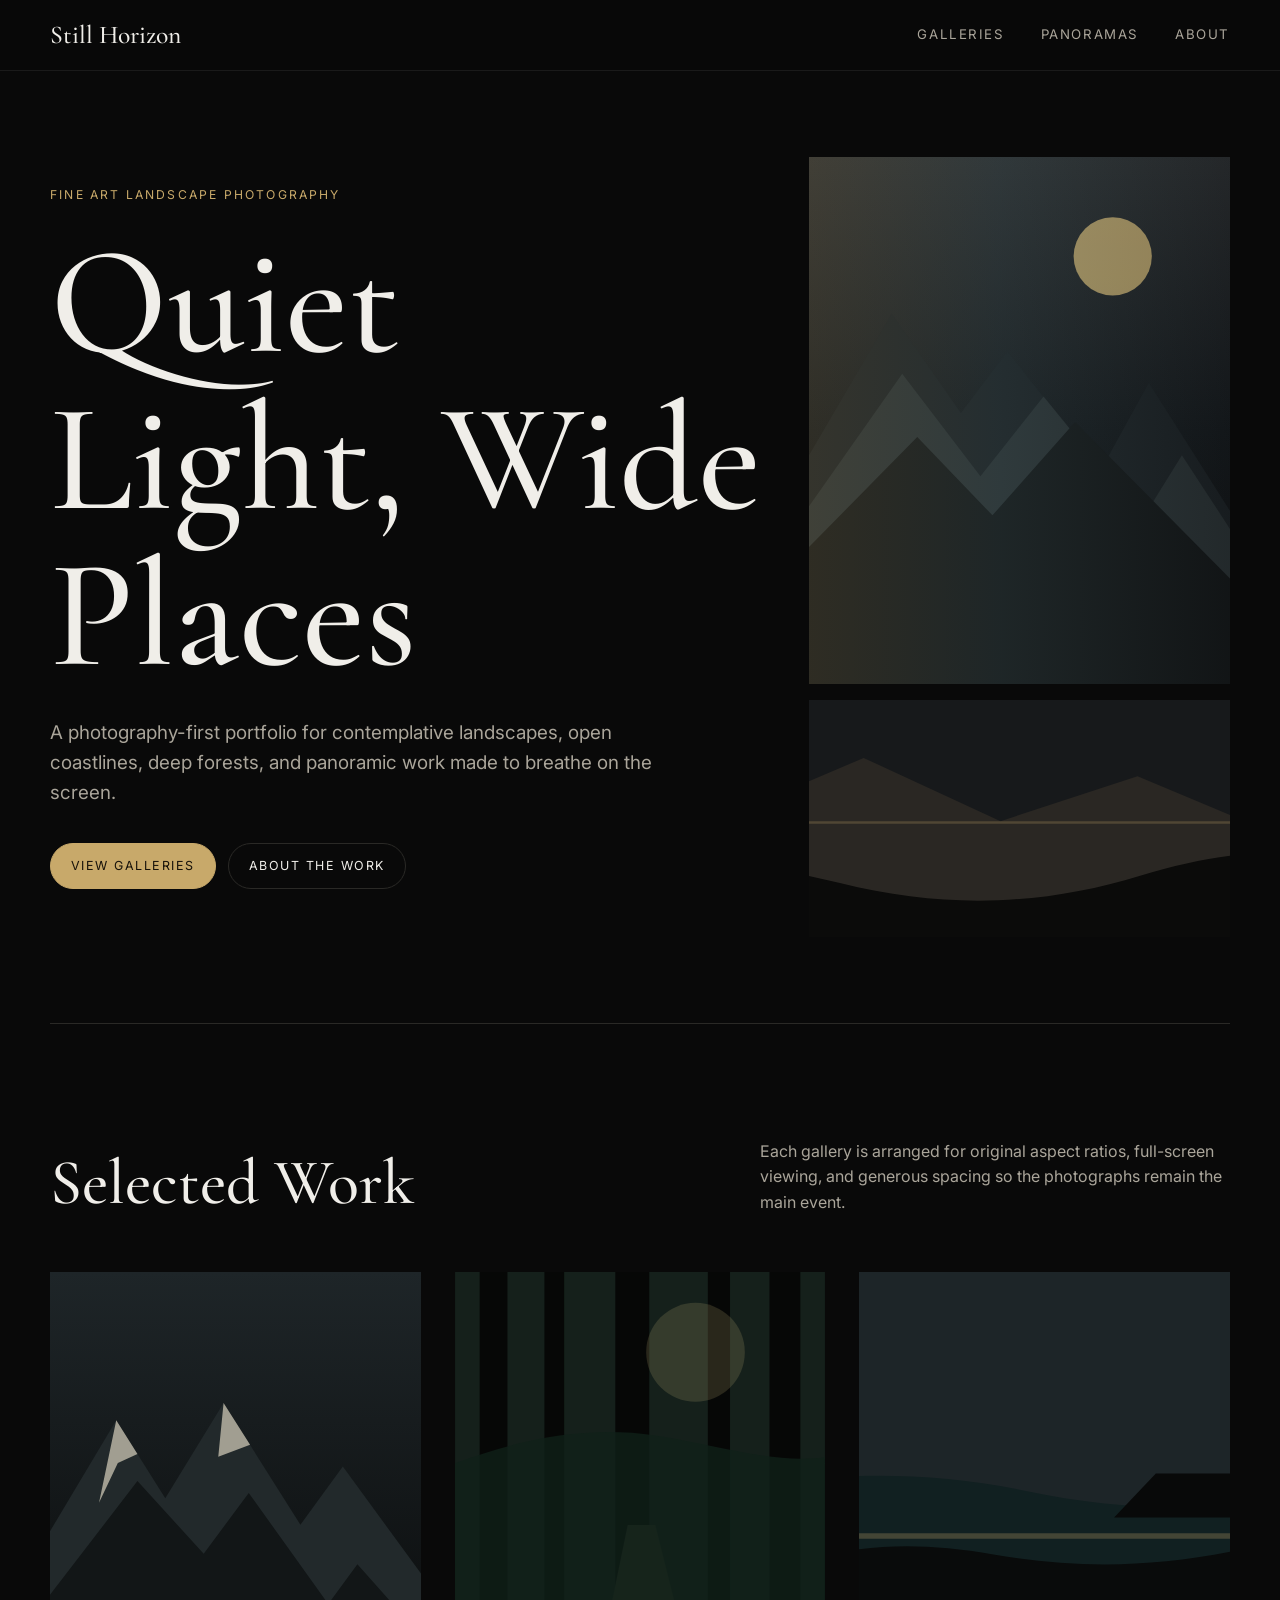
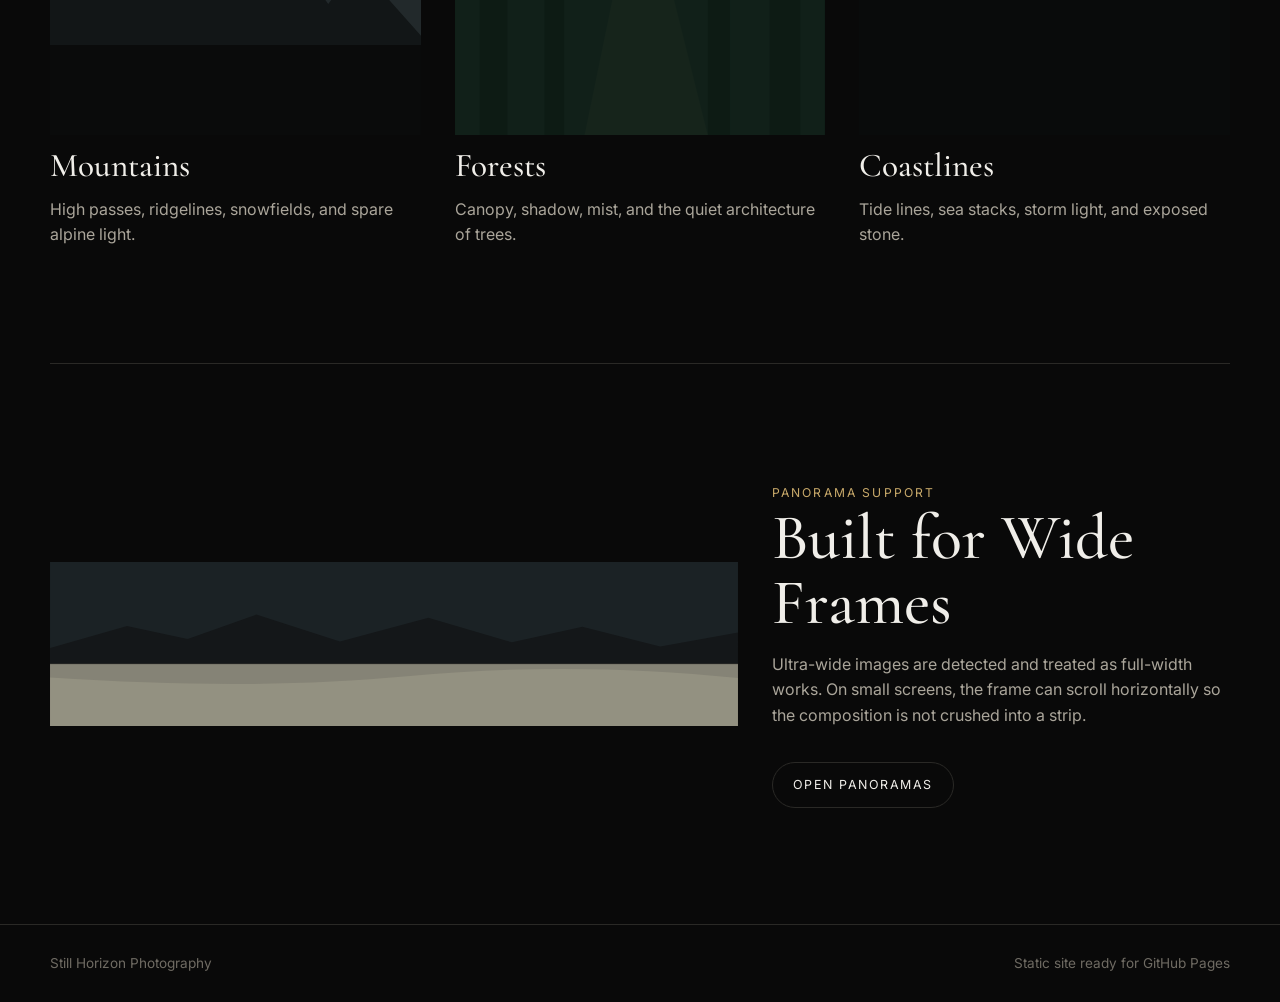
==== index.html @ f564f7fd "Add files via upload" ====
<!doctype html>
<html lang="en">
<head>
  <meta charset="utf-8">
  <meta name="viewport" content="width=device-width, initial-scale=1">
  <meta name="description" content="A minimalist fine art photography portfolio for landscapes, wildlife, coastlines, forests, mountains, and panoramas.">
  <title>Still Horizon Photography</title>
  <link rel="preconnect" href="https://fonts.googleapis.com">
  <link rel="preconnect" href="https://fonts.gstatic.com" crossorigin>
  <link href="https://fonts.googleapis.com/css2?family=Cormorant+Garamond:wght@400;500&family=Inter:wght@400;500;600&display=swap" rel="stylesheet">
  <link rel="stylesheet" href="assets/css/styles.css">
</head>
<body>
  <header class="site-header">
    <nav class="nav" aria-label="Primary navigation">
      <a class="brand" href="index.html">Still Horizon</a>
      <div class="nav-links">
        <a href="galleries/index.html">Galleries</a>
        <a href="galleries/panoramas.html">Panoramas</a>
        <a href="about.html">About</a>
      </div>
    </nav>
  </header>

  <main class="page">
    <section class="hero">
      <div class="hero-copy">
        <span class="eyebrow">Fine Art Landscape Photography</span>
        <h1>Quiet Light, Wide Places</h1>
        <p class="lead">A photography-first portfolio for contemplative landscapes, open coastlines, deep forests, and panoramic work made to breathe on the screen.</p>
        <div class="actions">
          <a class="button primary" href="galleries/index.html">View Galleries</a>
          <a class="button" href="about.html">About the Work</a>
        </div>
      </div>
      <div class="hero-stack" aria-label="Featured photographs">
        <figure data-lightbox>
          <img src="assets/images/hero/hero-mountain-light.svg" data-full="assets/images/hero/hero-mountain-light.svg" data-title="Alpine First Light" data-description="A featured mountain study placeholder." alt="Layered mountains at first light" loading="eager">
        </figure>
        <figure data-lightbox>
          <img src="assets/images/panoramas/canyon-wide-pano.svg" data-full="assets/images/panoramas/canyon-wide-pano.svg" data-title="Canyon Silence" data-description="An ultra-wide panorama placeholder." alt="Ultra-wide canyon panorama" loading="lazy">
        </figure>
      </div>
    </section>

    <section class="section">
      <div class="section-header">
        <h2>Selected Work</h2>
        <p>Each gallery is arranged for original aspect ratios, full-screen viewing, and generous spacing so the photographs remain the main event.</p>
      </div>
      <div class="gallery-grid">
        <a class="gallery-card" href="galleries/mountains.html">
          <figure><img src="assets/images/mountains/alpine-basin.svg" alt="Mountain gallery preview" loading="lazy"></figure>
          <h3>Mountains</h3>
          <p>High passes, ridgelines, snowfields, and spare alpine light.</p>
        </a>
        <a class="gallery-card" href="galleries/forests.html">
          <figure><img src="assets/images/forests/old-growth-path.svg" alt="Forest gallery preview" loading="lazy"></figure>
          <h3>Forests</h3>
          <p>Canopy, shadow, mist, and the quiet architecture of trees.</p>
        </a>
        <a class="gallery-card" href="galleries/coastlines.html">
          <figure><img src="assets/images/coastlines/basalt-shore.svg" alt="Coastline gallery preview" loading="lazy"></figure>
          <h3>Coastlines</h3>
          <p>Tide lines, sea stacks, storm light, and exposed stone.</p>
        </a>
      </div>
    </section>

    <section class="section feature">
      <figure data-lightbox>
        <img src="assets/images/panoramas/salt-flat-pano.svg" data-full="assets/images/panoramas/salt-flat-pano.svg" data-title="Salt Flat Meridian" data-description="A panoramic placeholder designed for horizontal scrolling on narrow screens." alt="Wide salt flat panorama" loading="lazy">
      </figure>
      <div class="feature-copy">
        <span class="eyebrow">Panorama Support</span>
        <h2>Built for Wide Frames</h2>
        <p>Ultra-wide images are detected and treated as full-width works. On small screens, the frame can scroll horizontally so the composition is not crushed into a strip.</p>
        <div class="actions">
          <a class="button" href="galleries/panoramas.html">Open Panoramas</a>
        </div>
      </div>
    </section>
  </main>

  <footer class="site-footer">
    <div class="footer-inner">
      <span>Still Horizon Photography</span>
      <span>Static site ready for GitHub Pages</span>
    </div>
  </footer>
  <script src="assets/js/gallery.js"></script>
</body>
</html>
---- assets/css/styles.css ----
:root {
  color-scheme: dark;
  --bg: #090909;
  --panel: #111111;
  --panel-soft: #171717;
  --text: #f0eee9;
  --muted: #aaa59a;
  --faint: #6f6b63;
  --line: #2a2926;
  --accent: #c8a96a;
  --accent-cool: #8eb3b0;
  --max: 1180px;
  --gap: clamp(18px, 3vw, 34px);
  --serif: "Cormorant Garamond", Georgia, serif;
  --sans: Inter, ui-sans-serif, system-ui, -apple-system, BlinkMacSystemFont, "Segoe UI", sans-serif;
}

* {
  box-sizing: border-box;
}

html {
  scroll-behavior: smooth;
}

body {
  margin: 0;
  background: var(--bg);
  color: var(--text);
  font-family: var(--sans);
  line-height: 1.6;
  text-rendering: optimizeLegibility;
}

body.lightbox-open {
  overflow: hidden;
}

a {
  color: inherit;
  text-decoration: none;
}

img {
  display: block;
  max-width: 100%;
  height: auto;
}

.site-header {
  position: sticky;
  top: 0;
  z-index: 50;
  border-bottom: 1px solid rgba(255, 255, 255, 0.07);
  background: rgba(9, 9, 9, 0.82);
  backdrop-filter: blur(18px);
}

.nav {
  display: flex;
  align-items: center;
  justify-content: space-between;
  width: min(var(--max), calc(100% - 32px));
  min-height: 70px;
  margin: 0 auto;
  gap: 20px;
}

.brand {
  font-family: var(--serif);
  font-size: clamp(1.4rem, 2vw, 1.9rem);
  font-weight: 500;
}

.nav-links {
  display: flex;
  gap: clamp(14px, 3vw, 36px);
  align-items: center;
  color: var(--muted);
  font-size: 0.83rem;
  text-transform: uppercase;
  letter-spacing: 0.12em;
}

.nav-links a {
  transition: color 180ms ease;
}

.nav-links a:hover,
.nav-links a[aria-current="page"] {
  color: var(--text);
}

.page {
  width: min(var(--max), calc(100% - 32px));
  margin: 0 auto;
}

.hero {
  min-height: calc(100vh - 70px);
  display: grid;
  grid-template-columns: minmax(0, 0.86fr) minmax(260px, 0.5fr);
  gap: var(--gap);
  align-items: center;
  padding: clamp(40px, 7vw, 86px) 0;
}

.hero-copy {
  align-self: end;
  padding-bottom: clamp(16px, 5vw, 48px);
}

.eyebrow {
  color: var(--accent);
  font-size: 0.76rem;
  text-transform: uppercase;
  letter-spacing: 0.18em;
}

h1,
h2,
h3 {
  margin: 0;
  font-family: var(--serif);
  font-weight: 500;
  line-height: 1.02;
}

h1 {
  max-width: 11ch;
  margin-top: 18px;
  font-size: clamp(4rem, 12vw, 9.6rem);
}

h2 {
  font-size: clamp(2.2rem, 5vw, 5.4rem);
}

h3 {
  font-size: clamp(1.55rem, 2.6vw, 2.5rem);
}

.lead {
  max-width: 620px;
  margin: 24px 0 0;
  color: var(--muted);
  font-size: clamp(1.02rem, 1.5vw, 1.18rem);
}

.hero-stack {
  display: grid;
  gap: 16px;
}

.hero-stack figure,
.feature figure,
.gallery-card figure,
.image-frame,
.about-image {
  margin: 0;
  overflow: hidden;
  background: var(--panel);
}

.hero-stack img {
  width: 100%;
}

.hero-stack figure:first-child img {
  aspect-ratio: 4 / 5;
}

.hero-stack figure:last-child img {
  aspect-ratio: 16 / 9;
}

.hero-stack img,
.feature img,
.gallery-card img {
  object-fit: cover;
}

.actions {
  display: flex;
  flex-wrap: wrap;
  gap: 12px;
  margin-top: 34px;
}

.button {
  display: inline-flex;
  min-height: 46px;
  align-items: center;
  justify-content: center;
  border: 1px solid var(--line);
  border-radius: 999px;
  padding: 0 20px;
  color: var(--text);
  background: transparent;
  font-size: 0.78rem;
  text-transform: uppercase;
  letter-spacing: 0.12em;
  transition: border-color 180ms ease, background 180ms ease, color 180ms ease;
}

.button:hover {
  border-color: var(--accent);
  background: rgba(200, 169, 106, 0.1);
}

.button.primary {
  border-color: var(--accent);
  background: var(--accent);
  color: #17120a;
}

.section {
  padding: clamp(56px, 9vw, 118px) 0;
  border-top: 1px solid var(--line);
}

.section-header {
  display: flex;
  align-items: end;
  justify-content: space-between;
  gap: 24px;
  margin-bottom: clamp(28px, 5vw, 56px);
}

.section-header p {
  max-width: 470px;
  margin: 0;
  color: var(--muted);
}

.feature {
  display: grid;
  grid-template-columns: 1.2fr 0.8fr;
  gap: var(--gap);
  align-items: center;
}

.feature figure img {
  width: 100%;
}

.feature-copy p,
.about-copy p {
  color: var(--muted);
}

.gallery-grid {
  display: grid;
  grid-template-columns: repeat(3, minmax(0, 1fr));
  gap: var(--gap);
}

.gallery-card {
  display: grid;
  gap: 14px;
}

.gallery-card img {
  width: 100%;
  aspect-ratio: 4 / 5;
  transition: opacity 180ms ease, transform 280ms ease;
}

.gallery-card:hover img {
  opacity: 0.88;
  transform: scale(1.012);
}

.gallery-card p,
.caption,
.meta {
  color: var(--muted);
}

.gallery-card p {
  margin: 0;
}

.page-intro {
  padding: clamp(54px, 10vw, 120px) 0 clamp(30px, 6vw, 72px);
}

.page-intro h1 {
  max-width: 14ch;
  font-size: clamp(3rem, 9vw, 8rem);
}

.page-intro .lead {
  max-width: 760px;
}

.gallery-wall {
  display: grid;
  gap: clamp(34px, 5vw, 64px);
  padding-bottom: clamp(64px, 8vw, 110px);
}

.photo-item {
  display: grid;
  gap: 12px;
}

.image-frame {
  position: relative;
}

.image-frame button {
  display: block;
  width: 100%;
  padding: 0;
  border: 0;
  color: inherit;
  background: transparent;
  cursor: zoom-in;
}

.gallery-image {
  width: 100%;
  margin: 0 auto;
}

.photo-item:not(.is-panorama) .gallery-image {
  max-height: 86vh;
  object-fit: contain;
}

.photo-item.is-panorama {
  grid-column: 1 / -1;
}

.photo-item.is-panorama .image-frame {
  background: #0f0f0f;
}

.photo-item.is-panorama .panorama-scroll {
  overflow-x: auto;
  scrollbar-color: var(--accent) #161616;
}

.photo-item.is-panorama img {
  width: 100%;
}

.photo-meta {
  display: flex;
  justify-content: space-between;
  gap: 20px;
  align-items: baseline;
}

.photo-meta h2 {
  font-size: clamp(1.55rem, 2.6vw, 2.6rem);
}

.photo-links {
  display: flex;
  flex-wrap: wrap;
  gap: 14px;
  color: var(--accent-cool);
  font-size: 0.78rem;
  text-transform: uppercase;
  letter-spacing: 0.12em;
  white-space: nowrap;
}

.about-layout {
  display: grid;
  grid-template-columns: 0.9fr 1.1fr;
  gap: var(--gap);
  align-items: start;
}

.about-image img {
  width: 100%;
  aspect-ratio: 4 / 5;
  object-fit: cover;
}

.site-footer {
  border-top: 1px solid var(--line);
  color: var(--faint);
  font-size: 0.85rem;
}

.footer-inner {
  width: min(var(--max), calc(100% - 32px));
  margin: 0 auto;
  padding: 28px 0;
  display: flex;
  justify-content: space-between;
  gap: 16px;
}

.lightbox {
  position: fixed;
  inset: 0;
  z-index: 100;
  display: none;
  grid-template-rows: 1fr auto;
  background: rgba(0, 0, 0, 0.96);
}

.lightbox.is-open {
  display: grid;
}

.lightbox-stage {
  position: relative;
  overflow: hidden;
  touch-action: none;
  cursor: grab;
}

.lightbox-stage.is-dragging {
  cursor: grabbing;
}

.lightbox-image {
  position: absolute;
  top: 50%;
  left: 50%;
  max-width: none;
  max-height: none;
  transform-origin: 0 0;
  user-select: none;
  will-change: transform;
}

.lightbox-ui {
  position: absolute;
  inset: 18px 18px auto;
  display: flex;
  justify-content: space-between;
  pointer-events: none;
}

.icon-button {
  width: 44px;
  height: 44px;
  border: 1px solid rgba(255, 255, 255, 0.18);
  border-radius: 50%;
  color: var(--text);
  background: rgba(18, 18, 18, 0.7);
  font-size: 1.25rem;
  cursor: pointer;
  pointer-events: auto;
}

.nav-button {
  position: absolute;
  top: 50%;
  transform: translateY(-50%);
}

.nav-button.prev {
  left: 18px;
}

.nav-button.next {
  right: 18px;
}

.lightbox-info {
  display: grid;
  gap: 6px;
  padding: 18px clamp(18px, 5vw, 54px) 24px;
  border-top: 1px solid rgba(255, 255, 255, 0.1);
  background: rgba(9, 9, 9, 0.88);
}

.lightbox-info h2 {
  font-size: clamp(1.4rem, 2.6vw, 2.4rem);
}

.lightbox-info p {
  max-width: 780px;
  margin: 0;
  color: var(--muted);
}

.lightbox-actions {
  display: flex;
  flex-wrap: wrap;
  gap: 16px;
  margin-top: 8px;
  color: var(--accent-cool);
  font-size: 0.78rem;
  text-transform: uppercase;
  letter-spacing: 0.12em;
}

@media (max-width: 860px) {
  .hero,
  .feature,
  .about-layout {
    grid-template-columns: 1fr;
  }

  .hero {
    min-height: auto;
  }

  .hero-copy {
    padding-bottom: 0;
  }

  .gallery-grid {
    grid-template-columns: repeat(2, minmax(0, 1fr));
  }

  .section-header,
  .photo-meta,
  .footer-inner {
    align-items: start;
    flex-direction: column;
  }

  .photo-item.is-panorama img {
    max-width: none;
    width: max(150vw, 1200px);
  }
}

@media (max-width: 560px) {
  .nav {
    align-items: start;
    flex-direction: column;
    padding: 16px 0;
  }

  .nav-links {
    width: 100%;
    justify-content: space-between;
    gap: 10px;
    font-size: 0.72rem;
  }

  .gallery-grid {
    grid-template-columns: 1fr;
  }

  .button {
    width: 100%;
  }

  .lightbox-ui {
    inset: 10px 10px auto;
  }

  .nav-button.prev {
    left: 10px;
  }

  .nav-button.next {
    right: 10px;
  }
}
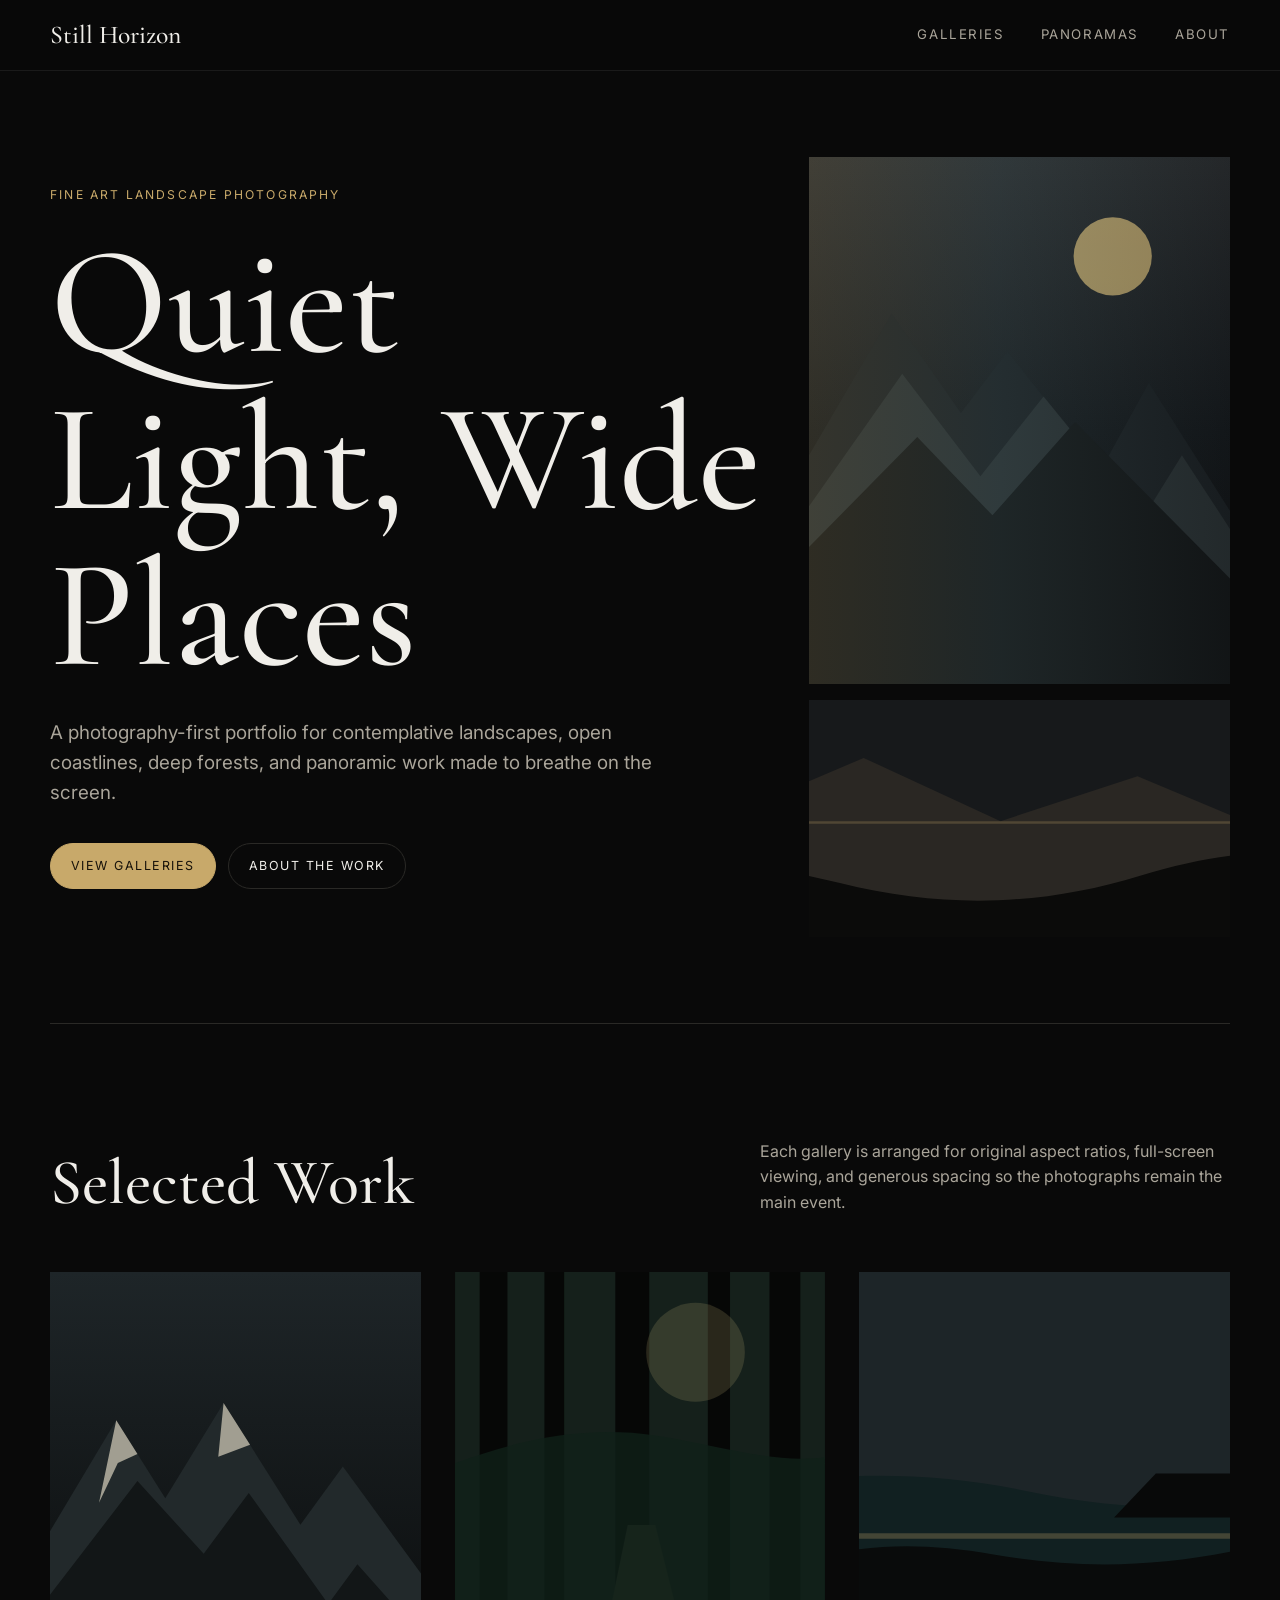
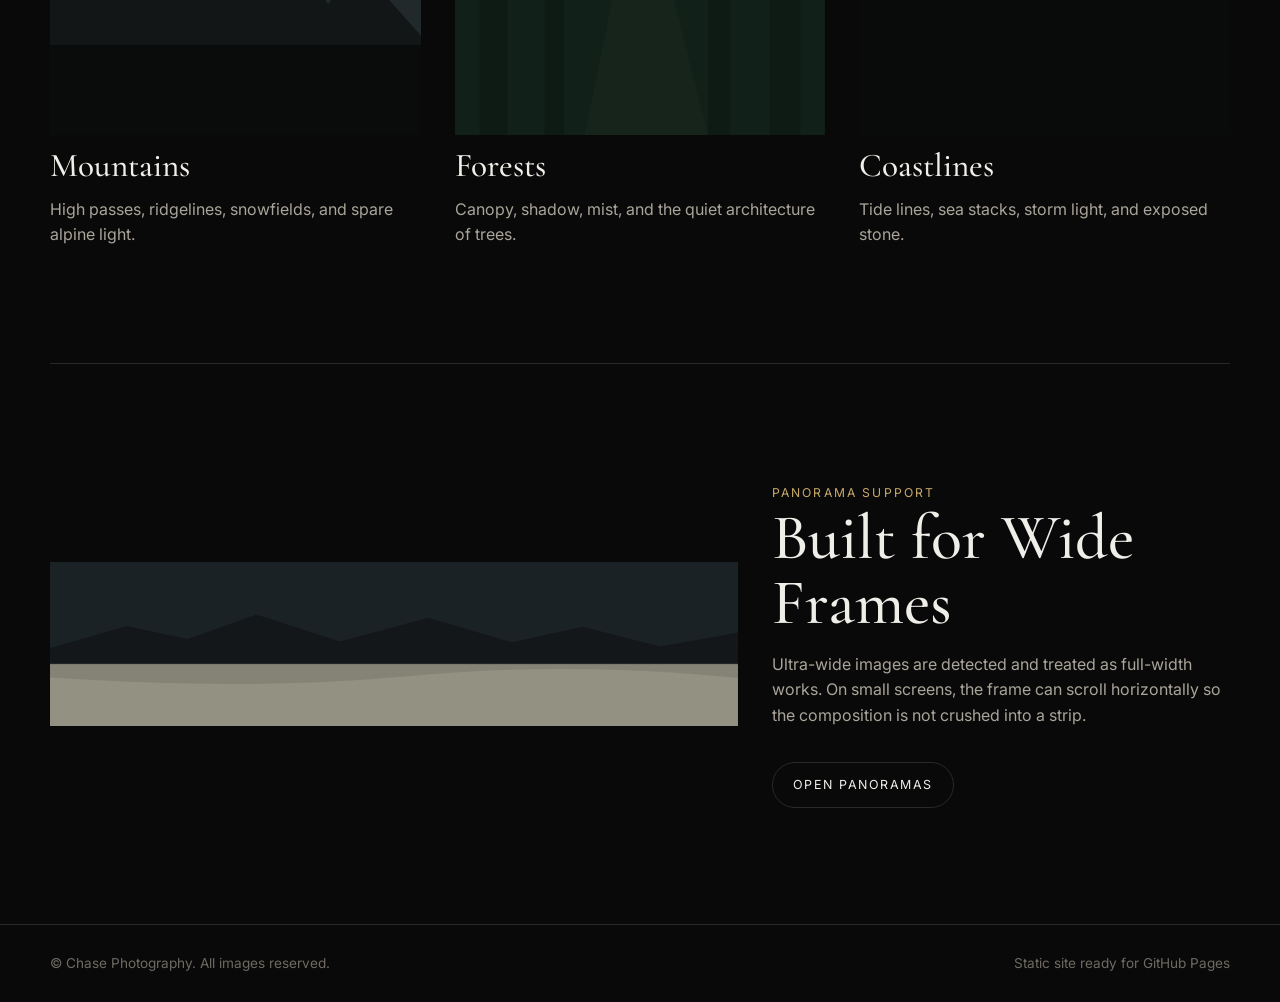
==== commit 96bed737: "Add files via upload" ====
--- a/index.html
+++ b/index.html
@@ -1,4 +1,4 @@
-<!doctype html>
+﻿<!doctype html>
 <html lang="en">
 <head>
   <meta charset="utf-8">
@@ -84,10 +84,11 @@
 
   <footer class="site-footer">
     <div class="footer-inner">
-      <span>Still Horizon Photography</span>
+      <span>&copy; Chase Photography. All images reserved.</span>
       <span>Static site ready for GitHub Pages</span>
     </div>
   </footer>
   <script src="assets/js/gallery.js"></script>
 </body>
 </html>
+
--- a/assets/css/styles.css
+++ b/assets/css/styles.css
@@ -1,4 +1,4 @@
-:root {
+﻿:root {
   color-scheme: dark;
   --bg: #090909;
   --panel: #111111;
@@ -560,3 +560,4 @@
     right: 10px;
   }
 }
+
